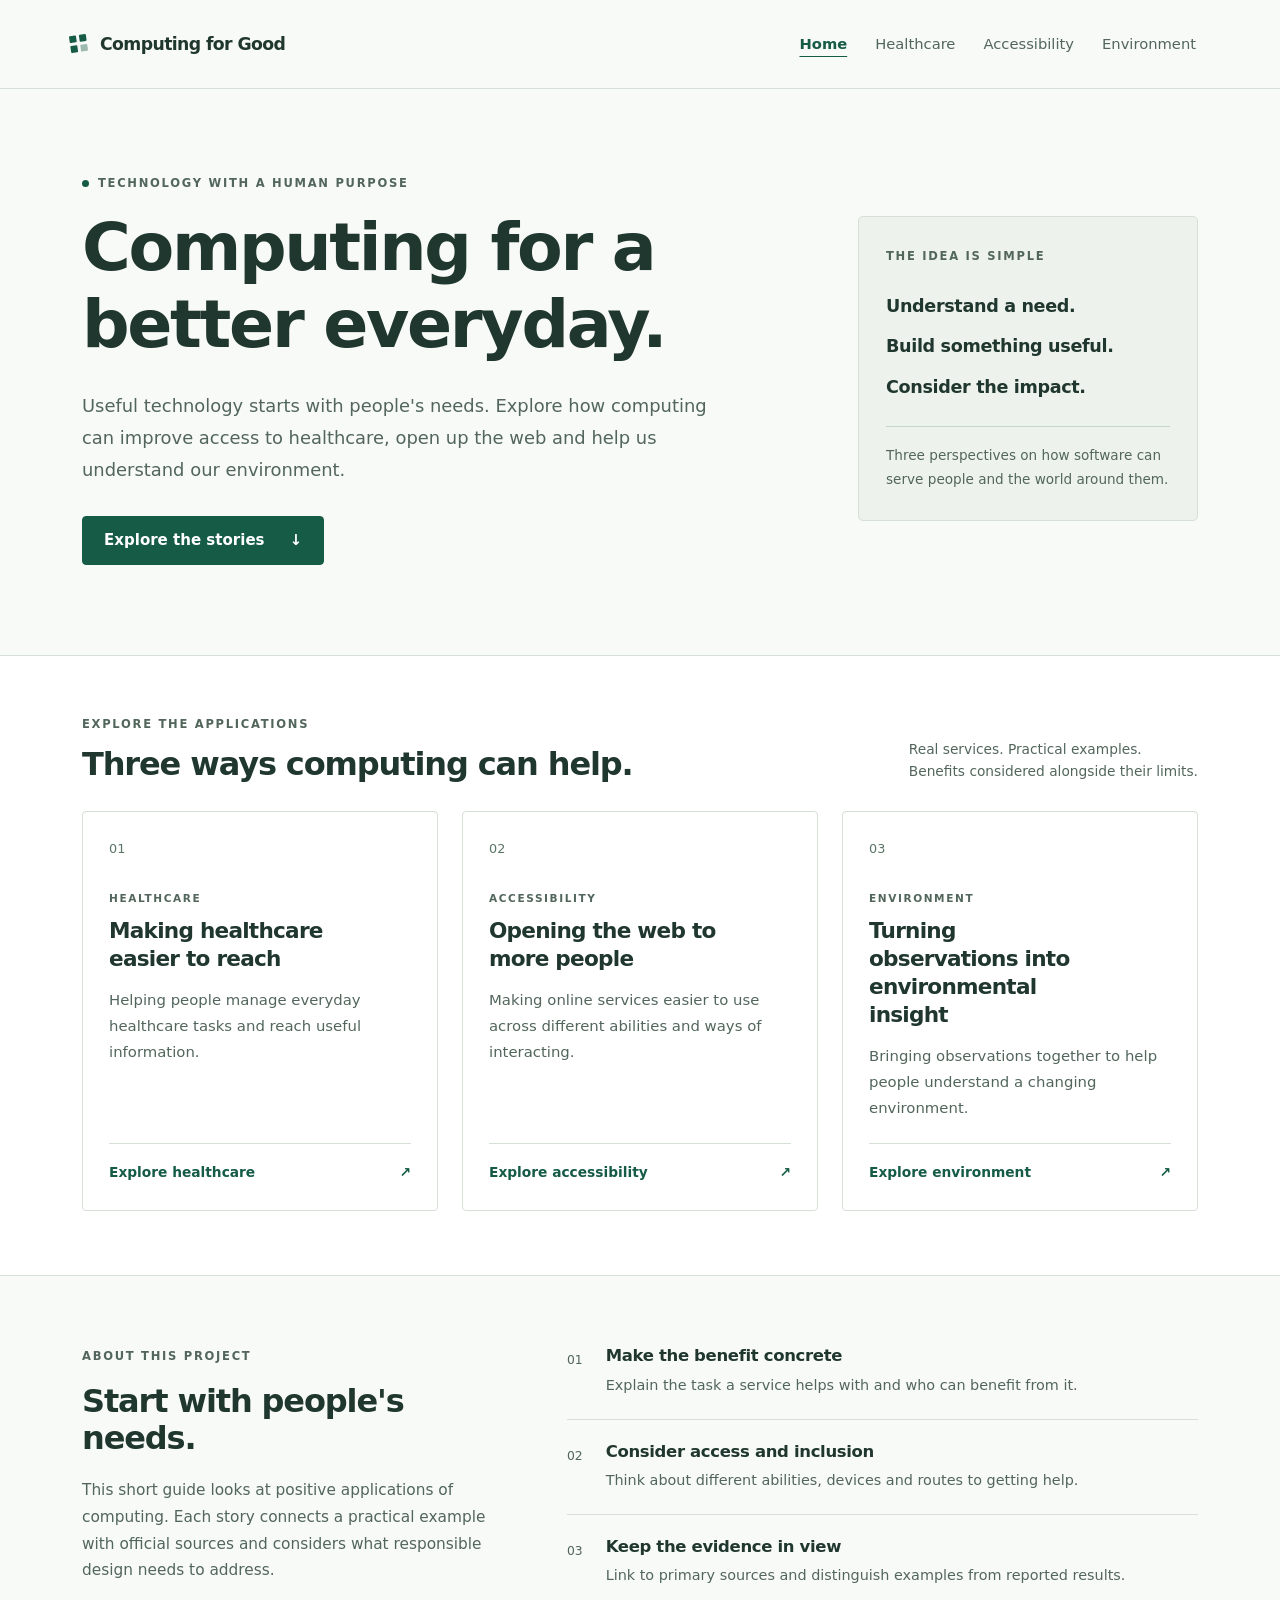
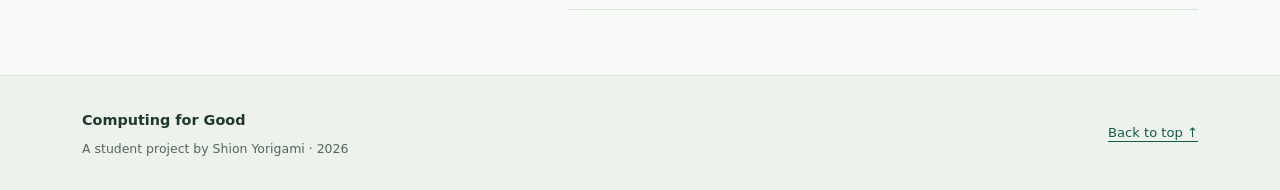
==== index.html @ 3ab85ad4 "Add files via upload" ====
<!doctype html>
<html lang="en"><head><meta charset="utf-8"><meta name="viewport" content="width=device-width, initial-scale=1">
<meta name="description" content="A student guide to positive applications of computing in healthcare, accessibility and the environment."><meta name="theme-color" content="#155b46">
<title>Home | Computing for Good</title><link rel="icon" href="assets/favicon.svg" type="image/svg+xml">
<link rel="stylesheet" href="assets/vendor/bootstrap/bootstrap.min.css"><link rel="stylesheet" href="assets/site.css">
<noscript><style>.navbar-collapse{display:block!important}.navbar-toggler{display:none}</style></noscript></head>
<body id="top"><a class="skip-link" href="#main-content">Skip to content</a>
<header class="site-header"><nav class="navbar navbar-expand-md container" aria-label="Main navigation">
<a class="navbar-brand" href="index.html"><span class="brand-mark" aria-hidden="true"><i></i><i></i><i></i><i></i></span>Computing for Good<span class="visually-hidden"> — home</span></a>
<button class="navbar-toggler" type="button" data-bs-toggle="collapse" data-bs-target="#main-navigation" aria-controls="main-navigation" aria-expanded="false" aria-label="Toggle navigation"><span class="navbar-toggler-icon"></span></button>
<div class="collapse navbar-collapse" id="main-navigation"><ul class="navbar-nav ms-auto"><li class="nav-item"><a class="nav-link active" href="index.html" aria-current="page">Home</a></li><li class="nav-item"><a class="nav-link" href="health.html">Healthcare</a></li><li class="nav-item"><a class="nav-link" href="accessibility.html">Accessibility</a></li><li class="nav-item"><a class="nav-link" href="environment.html">Environment</a></li></ul></div>
</nav></header><main id="main-content" tabindex="-1"><section class="home-hero container"><div class="row g-5 align-items-center"><div class="col-lg-8"><p class="eyebrow hero-kicker"><span class="status-dot" aria-hidden="true"></span>Technology with a human purpose</p><h1>Computing for a<br class="d-none d-lg-inline"> better everyday.</h1><p class="hero-lead">Useful technology starts with people's needs. Explore how computing can improve access to healthcare, open up the web and help us understand our environment.</p><a class="btn btn-primary" href="#stories">Explore the stories <span aria-hidden="true">↓</span></a></div><div class="col-lg-4"><aside class="hero-note" aria-label="The idea behind the project"><p class="eyebrow">The idea is simple</p><p class="note-step">Understand a need.</p><p class="note-step">Build something useful.</p><p class="note-step">Consider the impact.</p><div class="note-rule"></div><p class="note-small">Three perspectives on how software can serve people and the world around them.</p></aside></div></div></section>
<section class="stories-section" id="stories"><div class="container"><div class="section-heading"><div><p class="eyebrow">Explore the applications</p><h2>Three ways computing can help.</h2></div><p>Real services. Practical examples.<br>Benefits considered alongside their limits.</p></div><div class="row g-4"><div class="col-md-4"><article class="story-card"><span class="story-number">01</span><p class="eyebrow">Healthcare</p><h3><a href="health.html">Making healthcare easier to reach</a></h3><p>Helping people manage everyday healthcare tasks and reach useful information.</p><a class="story-link" href="health.html">Explore healthcare <span aria-hidden="true">↗</span></a></article></div><div class="col-md-4"><article class="story-card"><span class="story-number">02</span><p class="eyebrow">Accessibility</p><h3><a href="accessibility.html">Opening the web to more people</a></h3><p>Making online services easier to use across different abilities and ways of interacting.</p><a class="story-link" href="accessibility.html">Explore accessibility <span aria-hidden="true">↗</span></a></article></div><div class="col-md-4"><article class="story-card"><span class="story-number">03</span><p class="eyebrow">Environment</p><h3><a href="environment.html">Turning observations into environmental insight</a></h3><p>Bringing observations together to help people understand a changing environment.</p><a class="story-link" href="environment.html">Explore environment <span aria-hidden="true">↗</span></a></article></div></div></div></section>
<section class="about-section container" id="about"><div class="row g-5"><div class="col-lg-5"><p class="eyebrow">About this project</p><h2>Start with people's needs.</h2><p>This short guide looks at positive applications of computing. Each story connects a practical example with official sources and considers what responsible design needs to address.</p></div><div class="col-lg-7"><ol class="principles"><li><span class="principle-number">01</span><div><h3>Make the benefit concrete</h3><p>Explain the task a service helps with and who can benefit from it.</p></div></li><li><span class="principle-number">02</span><div><h3>Consider access and inclusion</h3><p>Think about different abilities, devices and routes to getting help.</p></div></li><li><span class="principle-number">03</span><div><h3>Keep the evidence in view</h3><p>Link to primary sources and distinguish examples from reported results.</p></div></li></ol></div></div></section></main><footer class="site-footer"><div class="container footer-inner"><div><a class="footer-brand" href="index.html">Computing for Good</a><p>A student project by Shion Yorigami · 2026</p></div><a href="#top">Back to top <span aria-hidden="true">↑</span></a></div></footer>
<script src="assets/vendor/bootstrap/bootstrap.bundle.min.js"></script></body></html>
---- assets/site.css ----
:root{--ink:#20372f;--muted:#52665c;--accent:#155b46;--paper:#f8faf7;--line:#d6e0d6;--soft:#edf3ec;--bs-primary:#155b46;--bs-body-color:var(--ink);--bs-body-font-family:Inter,system-ui,-apple-system,"Segoe UI",sans-serif;--bs-body-line-height:1.75}
html{scroll-behavior:smooth;scroll-padding-top:100px}body{background:var(--paper);font-size:16px}h1,h2,h3{letter-spacing:-.035em;color:var(--ink);font-weight:650;line-height:1.16}a{color:var(--accent);text-underline-offset:4px}a:hover{color:#0b3c2d}a:focus-visible,button:focus-visible{outline:3px solid #a45f14!important;outline-offset:5px;box-shadow:none!important}main:focus{outline:none}.container{max-width:1140px}.skip-link{position:absolute;left:16px;top:-100px;z-index:1100;background:#fff;padding:10px 18px;border:2px solid var(--accent)}.skip-link:focus{top:12px}.site-header{background:rgba(248,250,247,.98);border-bottom:1px solid var(--line)}.navbar{min-height:88px;padding-top:14px;padding-bottom:14px}.navbar-brand{display:flex;align-items:center;gap:10px;font-size:1.08rem;font-weight:700;letter-spacing:-.035em;color:var(--ink)}.brand-mark{display:grid;grid-template-columns:repeat(2,7px);gap:3px;transform:rotate(-8deg);margin-right:3px}.brand-mark i{width:7px;height:7px;background:var(--accent);border-radius:1px}.brand-mark i:last-child{opacity:.4}.nav-link{font-size:.92rem;color:var(--muted);padding:10px 14px!important}.nav-link.active{color:var(--accent)!important;font-weight:650;text-decoration:underline;text-underline-offset:7px}.navbar-toggler{border-color:var(--line);min-width:44px;min-height:44px;font-size:1rem}.eyebrow{font-size:.72rem;letter-spacing:.15em;text-transform:uppercase;font-weight:700;color:var(--muted);margin-bottom:16px}.home-hero{padding-top:84px;padding-bottom:90px}.hero-kicker{display:flex;align-items:center;gap:9px}.status-dot{width:7px;height:7px;background:var(--accent);border-radius:50%;flex-shrink:0}h1{font-size:clamp(2.5rem,5.2vw,4.35rem);margin-bottom:26px}.hero-lead{font-size:1.12rem;line-height:1.8;max-width:650px;color:var(--muted);margin-bottom:30px}.btn-primary{--bs-btn-bg:var(--accent);--bs-btn-border-color:var(--accent);--bs-btn-hover-bg:#0b4332;--bs-btn-hover-border-color:#0b4332;--bs-btn-active-bg:#0b4332;--bs-btn-active-border-color:#0b4332;border-radius:4px;font-size:.94rem;padding:12px 21px;font-weight:600}.btn-primary span{margin-left:20px}.hero-note{border:1px solid var(--line);padding:29px 27px;background:var(--soft);border-radius:5px}.hero-note .eyebrow{margin-bottom:24px}.note-step{font-size:1.1rem;font-weight:600;margin:0 0 10px;letter-spacing:-.02em}.note-rule{border-bottom:1px solid #c4d4c7;margin:23px 0 17px}.note-small{font-size:.85rem;color:var(--muted);margin:0}.stories-section{background:#fff;border-top:1px solid var(--line);border-bottom:1px solid var(--line);padding:58px 0 64px;scroll-margin-top:0}.section-heading{display:flex;justify-content:space-between;align-items:end;gap:28px;margin-bottom:28px}.section-heading .eyebrow{margin-bottom:12px}.section-heading h2{font-size:2rem;margin:0}.section-heading>p{font-size:.86rem;color:var(--muted);margin:0;line-height:1.65}.story-card{height:100%;padding:26px;border:1px solid var(--line);border-radius:4px;position:relative;display:flex;flex-direction:column}.story-number{font-size:.8rem;color:#5b7667;display:block;margin-bottom:28px}.story-card .eyebrow{font-size:.66rem;margin-bottom:10px}.story-card h3{font-size:1.35rem;line-height:1.3;margin-bottom:14px;max-width:240px}.story-card h3 a{color:var(--ink);text-decoration:none}.story-card h3 a:hover{text-decoration:underline}.story-card>p:not(.eyebrow){font-size:.93rem;color:var(--muted);margin-bottom:22px}.story-link{font-weight:650;font-size:.86rem;margin-top:auto;text-decoration:none;display:flex;justify-content:space-between;padding-top:16px;border-top:1px solid var(--line)}.story-link:hover{text-decoration:underline}.about-section{padding-top:70px;padding-bottom:65px}.about-section h2{font-size:2rem;max-width:350px;margin-bottom:20px}.about-section .col-lg-5>p:not(.eyebrow){color:var(--muted);font-size:.96rem}.principles{list-style:none;padding:0;margin:0}.principles li{display:flex;gap:23px;padding-bottom:21px;margin-bottom:22px;border-bottom:1px solid var(--line)}.principles li:last-child{margin-bottom:0}.principle-number{font-size:.77rem;padding-top:4px;color:var(--muted)}.principles h3{font-size:1.03rem;letter-spacing:-.02em;margin:0 0 7px}.principles p{font-size:.9rem;color:var(--muted);margin:0}.site-footer{border-top:1px solid var(--line);background:var(--soft);padding:30px 0}.footer-inner{display:flex;align-items:center;justify-content:space-between;gap:20px}.footer-brand{color:var(--ink);text-decoration:none;font-weight:650;font-size:.9rem}.footer-inner p{font-size:.78rem;color:var(--muted);margin:4px 0 0}.footer-inner>a{font-size:.82rem}.article-wrap{padding-top:33px;padding-bottom:55px}.breadcrumb{font-size:.79rem;margin-bottom:38px}.breadcrumb a{color:var(--muted)}.breadcrumb-item.active{color:var(--ink)}.article-header{max-width:900px;padding-bottom:37px;margin-bottom:5px}.article-header .eyebrow{display:flex;gap:15px;align-items:center}.article-number{border-right:1px solid var(--line);padding-right:15px}.article-header h1{font-size:clamp(2.2rem,4.8vw,3.75rem);max-width:850px;margin-bottom:23px}.article-lead{color:var(--muted);font-size:1.12rem;max-width:780px;line-height:1.8;margin-bottom:23px}.article-byline{font-size:.8rem;color:var(--muted);margin:0}.article-byline span{padding:0 8px}.article-section{margin-bottom:32px;scroll-margin-top:25px}.article-section h2,.sources h2{font-size:1.45rem;line-height:1.3;letter-spacing:-.025em;margin-bottom:15px}.article-section p{font-size:.99rem;line-height:1.9;margin-bottom:16px}.article-toc{position:sticky;top:30px;border-left:1px solid var(--line);padding:7px 0 10px 25px}.article-toc .eyebrow{margin-bottom:15px}.article-toc ol{list-style:none;padding:0;margin:0 0 23px}.article-toc li{margin:0 0 11px;line-height:1.5}.article-toc li a{font-size:.85rem;text-decoration:none;color:var(--muted)}.article-toc li a:hover{text-decoration:underline;color:var(--accent)}.toc-home{font-size:.8rem;font-weight:600}.takeaway{background:var(--soft);border-left:3px solid var(--accent);padding:21px 25px;margin:35px 0}.takeaway .eyebrow{margin-bottom:8px}.takeaway>p:last-child{font-size:1.05rem;margin:0;line-height:1.65;letter-spacing:-.01em}.sources{padding-top:15px;scroll-margin-top:25px}.sources>p{font-size:.88rem;color:var(--muted)}.sources ul{padding-left:20px;font-size:.9rem}.sources li{padding-bottom:9px}.sources a{overflow-wrap:anywhere}.next-story{border-top:1px solid var(--line);margin-top:48px;padding-top:27px;display:flex;justify-content:space-between;align-items:center;gap:25px}.next-story .eyebrow{margin-bottom:8px}.next-story div>a{font-size:1.15rem;font-weight:600;text-decoration:none}.next-story div>a:hover{text-decoration:underline}.next-story .back-home{font-size:.84rem;white-space:nowrap}
@media(max-width:991.98px){.home-hero{padding-top:52px;padding-bottom:55px}.hero-note{max-width:none}.hero-note .eyebrow{margin-bottom:15px}.note-step{display:inline-block;margin:0 15px 7px 0}.note-rule{margin:12px 0}.article-toc{position:static;padding-top:0}.article-header{padding-bottom:24px}.section-heading>p{max-width:220px}}
@media(max-width:767.98px){.container{padding-left:22px;padding-right:22px}.navbar{min-height:76px}.navbar-brand{font-size:.94rem;gap:8px}.navbar-collapse{padding-top:12px}.nav-link{padding-left:0!important;padding-top:11px!important;padding-bottom:11px!important}.home-hero{padding-top:40px;padding-bottom:42px}h1{font-size:2.65rem}.hero-lead{font-size:1rem}.hero-note{padding:22px}.section-heading{display:block;margin-bottom:23px}.section-heading h2{font-size:1.7rem}.section-heading>p{margin-top:15px;max-width:none}.section-heading>p br{display:none}.stories-section{padding:39px 0 43px}.story-number{margin-bottom:18px}.story-card h3{max-width:none;font-size:1.4rem}.story-card{padding:24px}.about-section{padding-top:44px;padding-bottom:42px}.about-section h2{font-size:1.7rem}.footer-inner{align-items:start}.footer-inner p{max-width:220px}.article-wrap{padding-top:23px}.breadcrumb{margin-bottom:28px}.article-header h1{font-size:2.45rem}.article-lead{font-size:1rem}.article-section h2{font-size:1.3rem}.article-section p{font-size:.96rem}.article-toc{padding-left:20px}.next-story{display:block}.next-story .back-home{display:inline-block;margin-top:20px}.next-story div>a{font-size:1rem}}
@media(prefers-reduced-motion:reduce){html{scroll-behavior:auto}*,*::before,*::after{transition:none!important;animation:none!important}}
@media print{.site-header,.article-toc,.next-story,.site-footer,.btn,.skip-link{display:none!important}body{background:white;color:#111}.article-wrap,.home-hero,.about-section,.stories-section{padding:15px 0;border:0}.col-lg-8,.col-lg-7,.col-lg-5{width:100%}.article-header{margin-bottom:15px}.article-section,.story-card{break-inside:avoid}.container{max-width:none}.story-card{margin-bottom:12px}a{color:#111}}
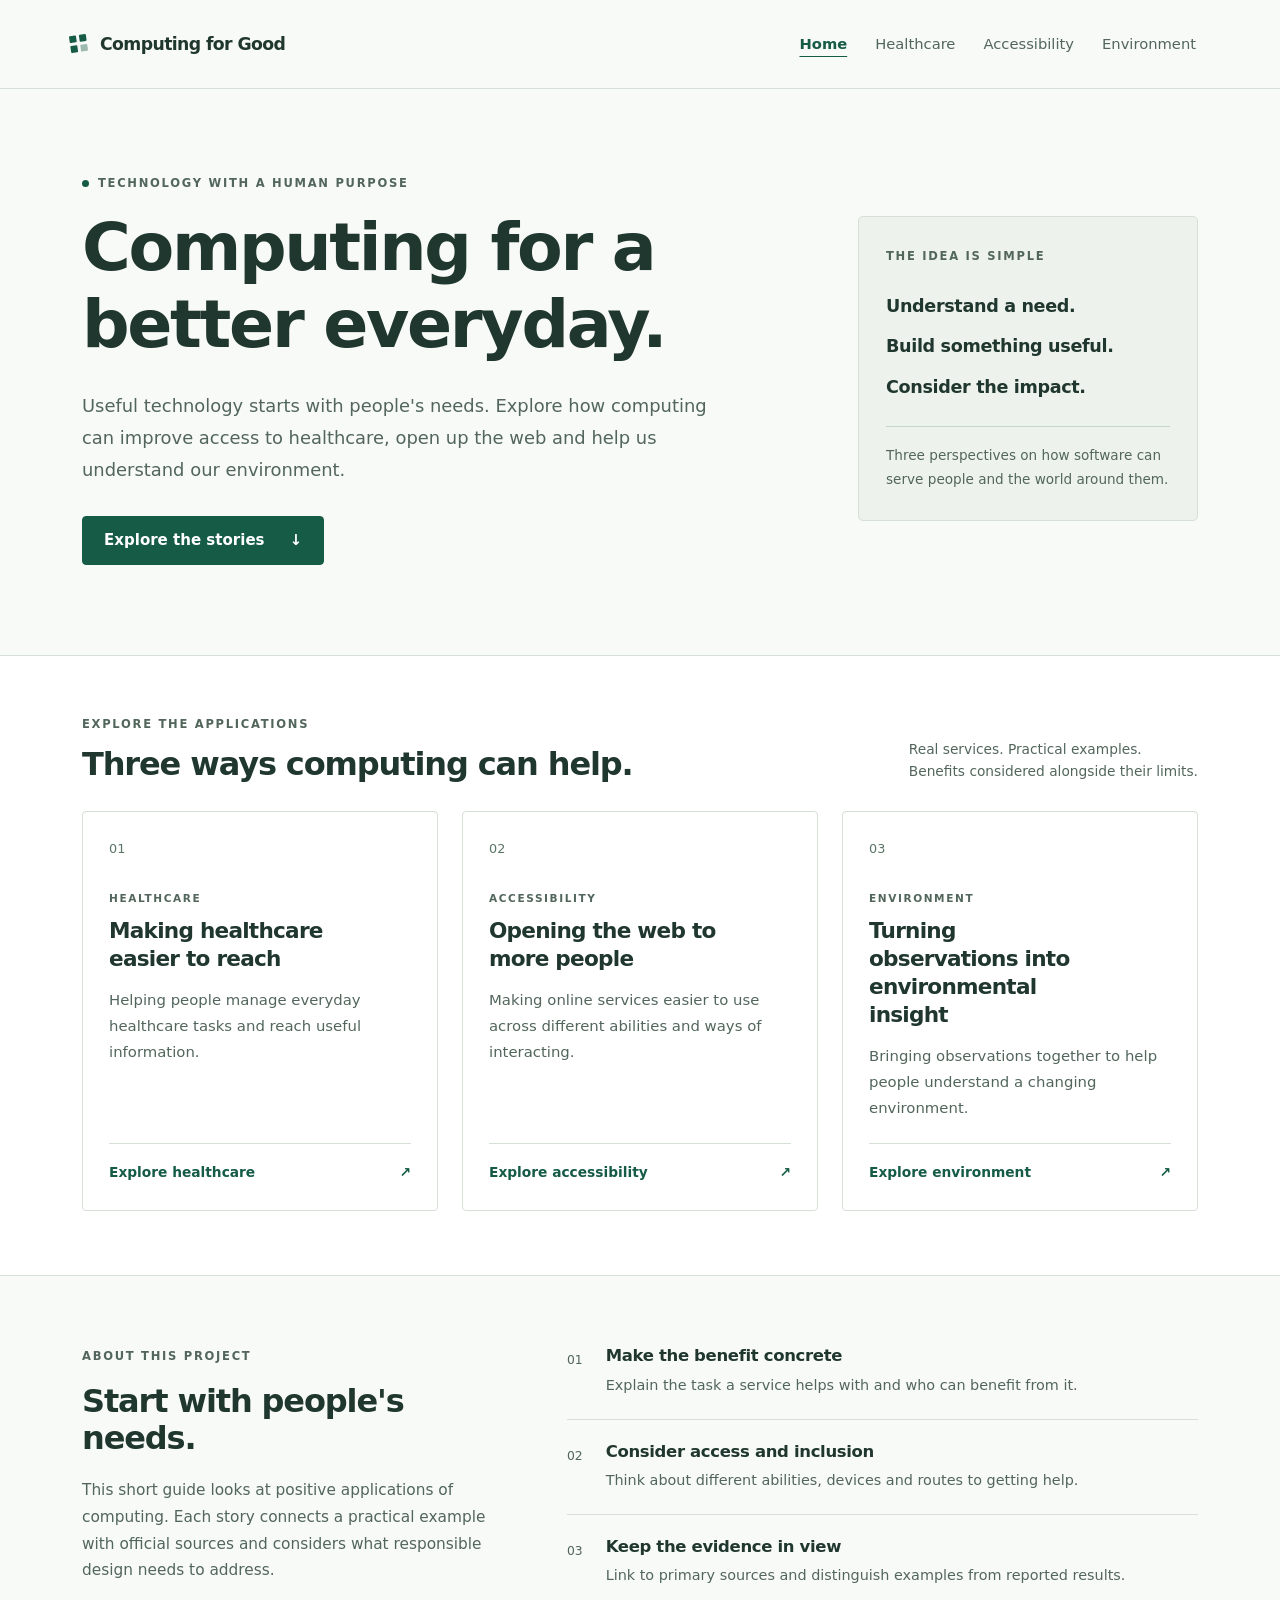
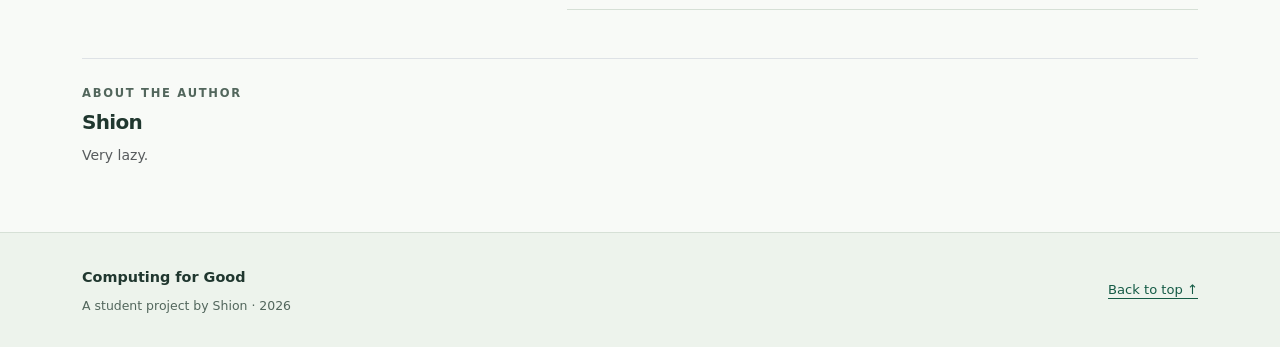
==== commit b3879ecb: "Add files via upload" ====
--- a/index.html
+++ b/index.html
@@ -1,5 +1,6 @@
 <!doctype html>
 <html lang="en"><head><meta charset="utf-8"><meta name="viewport" content="width=device-width, initial-scale=1">
+<meta name="author" content="Shion">
 <meta name="description" content="A student guide to positive applications of computing in healthcare, accessibility and the environment."><meta name="theme-color" content="#155b46">
 <title>Home | Computing for Good</title><link rel="icon" href="assets/favicon.svg" type="image/svg+xml">
 <link rel="stylesheet" href="assets/vendor/bootstrap/bootstrap.min.css"><link rel="stylesheet" href="assets/site.css">
@@ -11,5 +12,7 @@
 <div class="collapse navbar-collapse" id="main-navigation"><ul class="navbar-nav ms-auto"><li class="nav-item"><a class="nav-link active" href="index.html" aria-current="page">Home</a></li><li class="nav-item"><a class="nav-link" href="health.html">Healthcare</a></li><li class="nav-item"><a class="nav-link" href="accessibility.html">Accessibility</a></li><li class="nav-item"><a class="nav-link" href="environment.html">Environment</a></li></ul></div>
 </nav></header><main id="main-content" tabindex="-1"><section class="home-hero container"><div class="row g-5 align-items-center"><div class="col-lg-8"><p class="eyebrow hero-kicker"><span class="status-dot" aria-hidden="true"></span>Technology with a human purpose</p><h1>Computing for a<br class="d-none d-lg-inline"> better everyday.</h1><p class="hero-lead">Useful technology starts with people's needs. Explore how computing can improve access to healthcare, open up the web and help us understand our environment.</p><a class="btn btn-primary" href="#stories">Explore the stories <span aria-hidden="true">↓</span></a></div><div class="col-lg-4"><aside class="hero-note" aria-label="The idea behind the project"><p class="eyebrow">The idea is simple</p><p class="note-step">Understand a need.</p><p class="note-step">Build something useful.</p><p class="note-step">Consider the impact.</p><div class="note-rule"></div><p class="note-small">Three perspectives on how software can serve people and the world around them.</p></aside></div></div></section>
 <section class="stories-section" id="stories"><div class="container"><div class="section-heading"><div><p class="eyebrow">Explore the applications</p><h2>Three ways computing can help.</h2></div><p>Real services. Practical examples.<br>Benefits considered alongside their limits.</p></div><div class="row g-4"><div class="col-md-4"><article class="story-card"><span class="story-number">01</span><p class="eyebrow">Healthcare</p><h3><a href="health.html">Making healthcare easier to reach</a></h3><p>Helping people manage everyday healthcare tasks and reach useful information.</p><a class="story-link" href="health.html">Explore healthcare <span aria-hidden="true">↗</span></a></article></div><div class="col-md-4"><article class="story-card"><span class="story-number">02</span><p class="eyebrow">Accessibility</p><h3><a href="accessibility.html">Opening the web to more people</a></h3><p>Making online services easier to use across different abilities and ways of interacting.</p><a class="story-link" href="accessibility.html">Explore accessibility <span aria-hidden="true">↗</span></a></article></div><div class="col-md-4"><article class="story-card"><span class="story-number">03</span><p class="eyebrow">Environment</p><h3><a href="environment.html">Turning observations into environmental insight</a></h3><p>Bringing observations together to help people understand a changing environment.</p><a class="story-link" href="environment.html">Explore environment <span aria-hidden="true">↗</span></a></article></div></div></div></section>
-<section class="about-section container" id="about"><div class="row g-5"><div class="col-lg-5"><p class="eyebrow">About this project</p><h2>Start with people's needs.</h2><p>This short guide looks at positive applications of computing. Each story connects a practical example with official sources and considers what responsible design needs to address.</p></div><div class="col-lg-7"><ol class="principles"><li><span class="principle-number">01</span><div><h3>Make the benefit concrete</h3><p>Explain the task a service helps with and who can benefit from it.</p></div></li><li><span class="principle-number">02</span><div><h3>Consider access and inclusion</h3><p>Think about different abilities, devices and routes to getting help.</p></div></li><li><span class="principle-number">03</span><div><h3>Keep the evidence in view</h3><p>Link to primary sources and distinguish examples from reported results.</p></div></li></ol></div></div></section></main><footer class="site-footer"><div class="container footer-inner"><div><a class="footer-brand" href="index.html">Computing for Good</a><p>A student project by Shion Yorigami · 2026</p></div><a href="#top">Back to top <span aria-hidden="true">↑</span></a></div></footer>
+<section class="about-section container" id="about"><div class="row g-5"><div class="col-lg-5"><p class="eyebrow">About this project</p><h2>Start with people's needs.</h2><p>This short guide looks at positive applications of computing. Each story connects a practical example with official sources and considers what responsible design needs to address.</p></div><div class="col-lg-7"><ol class="principles"><li><span class="principle-number">01</span><div><h3>Make the benefit concrete</h3><p>Explain the task a service helps with and who can benefit from it.</p></div></li><li><span class="principle-number">02</span><div><h3>Consider access and inclusion</h3><p>Think about different abilities, devices and routes to getting help.</p></div></li><li><span class="principle-number">03</span><div><h3>Keep the evidence in view</h3><p>Link to primary sources and distinguish examples from reported results.</p></div></li></ol></div></div>
+<section class="border-top mt-5 pt-4" aria-labelledby="author-heading"><p class="eyebrow mb-2">About the author</p><h2 id="author-heading" class="fs-5 mb-2">Shion</h2><p class="small text-body-secondary mb-0">Very lazy.</p></section>
+</section></main><footer class="site-footer"><div class="container footer-inner"><div><a class="footer-brand" href="index.html">Computing for Good</a><p>A student project by Shion · 2026</p></div><a href="#top">Back to top <span aria-hidden="true">↑</span></a></div></footer>
 <script src="assets/vendor/bootstrap/bootstrap.bundle.min.js"></script></body></html>
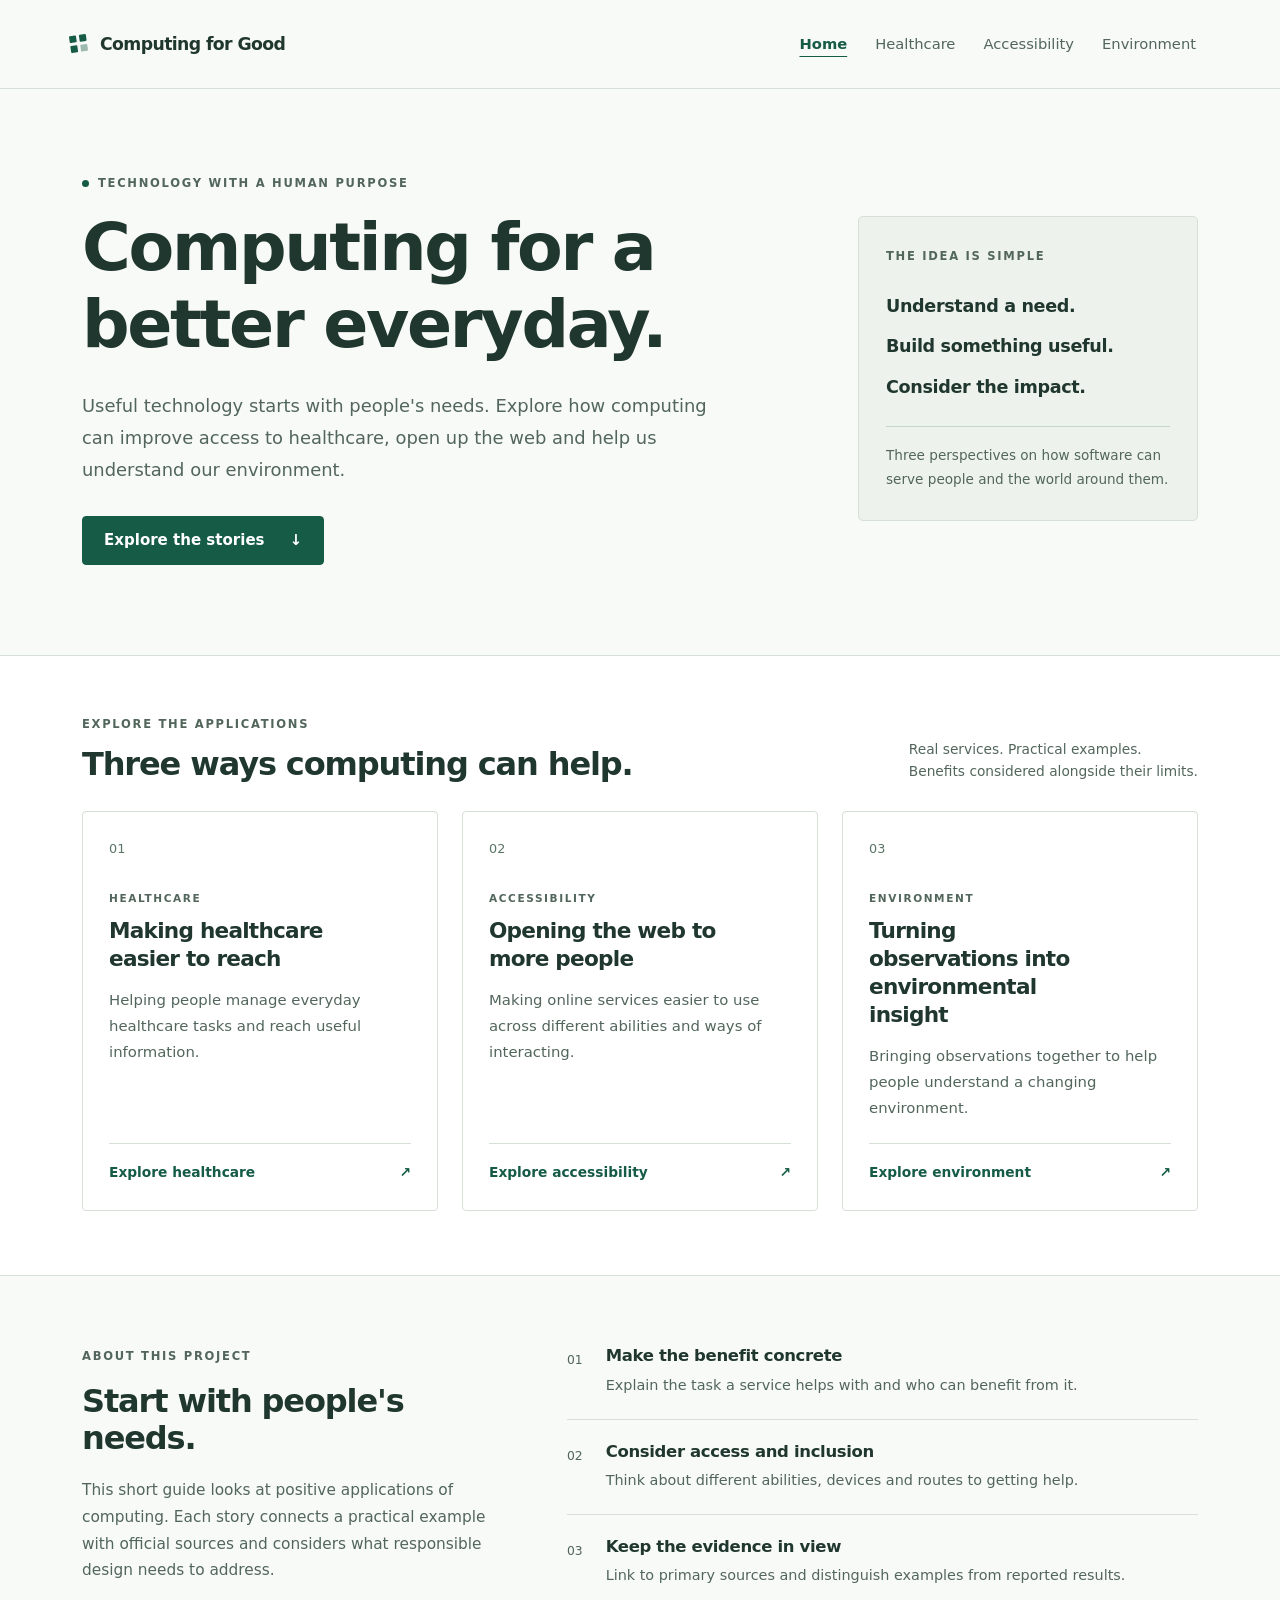
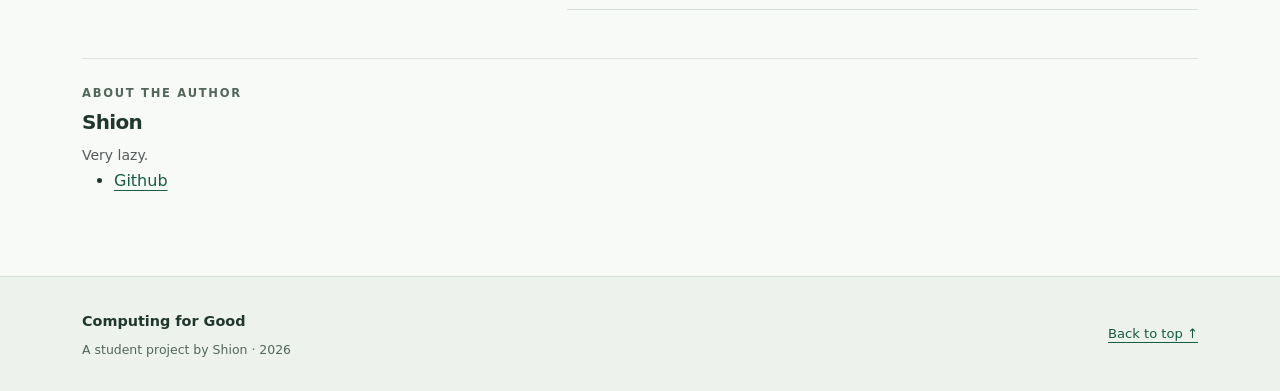
==== commit 057169d7: "Merge 40a4bab04e84e8fb38bbddfb5e9afe4ab55d310b into d992eaeb6a9236caf0b9b82047580b06e88f9f47" ====
--- a/index.html
+++ b/index.html
@@ -3,7 +3,7 @@
 <meta name="author" content="Shion">
 <meta name="description" content="A student guide to positive applications of computing in healthcare, accessibility and the environment."><meta name="theme-color" content="#155b46">
 <title>Home | Computing for Good</title><link rel="icon" href="assets/favicon.svg" type="image/svg+xml">
-<link rel="stylesheet" href="assets/vendor/bootstrap/bootstrap.min.css"><link rel="stylesheet" href="assets/site.css">
+<link rel="stylesheet" href="assets/vendor/bootstrap/bootstrap.min.css"><link rel="stylesheet" href="assets/site.css?v=8ec1e24b">
 <noscript><style>.navbar-collapse{display:block!important}.navbar-toggler{display:none}</style></noscript></head>
 <body id="top"><a class="skip-link" href="#main-content">Skip to content</a>
 <header class="site-header"><nav class="navbar navbar-expand-md container" aria-label="Main navigation">
@@ -13,6 +13,16 @@
 </nav></header><main id="main-content" tabindex="-1"><section class="home-hero container"><div class="row g-5 align-items-center"><div class="col-lg-8"><p class="eyebrow hero-kicker"><span class="status-dot" aria-hidden="true"></span>Technology with a human purpose</p><h1>Computing for a<br class="d-none d-lg-inline"> better everyday.</h1><p class="hero-lead">Useful technology starts with people's needs. Explore how computing can improve access to healthcare, open up the web and help us understand our environment.</p><a class="btn btn-primary" href="#stories">Explore the stories <span aria-hidden="true">↓</span></a></div><div class="col-lg-4"><aside class="hero-note" aria-label="The idea behind the project"><p class="eyebrow">The idea is simple</p><p class="note-step">Understand a need.</p><p class="note-step">Build something useful.</p><p class="note-step">Consider the impact.</p><div class="note-rule"></div><p class="note-small">Three perspectives on how software can serve people and the world around them.</p></aside></div></div></section>
 <section class="stories-section" id="stories"><div class="container"><div class="section-heading"><div><p class="eyebrow">Explore the applications</p><h2>Three ways computing can help.</h2></div><p>Real services. Practical examples.<br>Benefits considered alongside their limits.</p></div><div class="row g-4"><div class="col-md-4"><article class="story-card"><span class="story-number">01</span><p class="eyebrow">Healthcare</p><h3><a href="health.html">Making healthcare easier to reach</a></h3><p>Helping people manage everyday healthcare tasks and reach useful information.</p><a class="story-link" href="health.html">Explore healthcare <span aria-hidden="true">↗</span></a></article></div><div class="col-md-4"><article class="story-card"><span class="story-number">02</span><p class="eyebrow">Accessibility</p><h3><a href="accessibility.html">Opening the web to more people</a></h3><p>Making online services easier to use across different abilities and ways of interacting.</p><a class="story-link" href="accessibility.html">Explore accessibility <span aria-hidden="true">↗</span></a></article></div><div class="col-md-4"><article class="story-card"><span class="story-number">03</span><p class="eyebrow">Environment</p><h3><a href="environment.html">Turning observations into environmental insight</a></h3><p>Bringing observations together to help people understand a changing environment.</p><a class="story-link" href="environment.html">Explore environment <span aria-hidden="true">↗</span></a></article></div></div></div></section>
 <section class="about-section container" id="about"><div class="row g-5"><div class="col-lg-5"><p class="eyebrow">About this project</p><h2>Start with people's needs.</h2><p>This short guide looks at positive applications of computing. Each story connects a practical example with official sources and considers what responsible design needs to address.</p></div><div class="col-lg-7"><ol class="principles"><li><span class="principle-number">01</span><div><h3>Make the benefit concrete</h3><p>Explain the task a service helps with and who can benefit from it.</p></div></li><li><span class="principle-number">02</span><div><h3>Consider access and inclusion</h3><p>Think about different abilities, devices and routes to getting help.</p></div></li><li><span class="principle-number">03</span><div><h3>Keep the evidence in view</h3><p>Link to primary sources and distinguish examples from reported results.</p></div></li></ol></div></div>
-<section class="border-top mt-5 pt-4" aria-labelledby="author-heading"><p class="eyebrow mb-2">About the author</p><h2 id="author-heading" class="fs-5 mb-2">Shion</h2><p class="small text-body-secondary mb-0">Very lazy.</p></section>
+<section class="border-top mt-5 pt-4" aria-labelledby="author-heading"><p class="eyebrow mb-2">About the author</p><h2 id="author-heading" class="fs-5 mb-2">Shion</h2><p class="small text-body-secondary mb-0">Very lazy.</p><ul><li><a href = "https://github.com/shion0528">Github</a></li></ul></section>
 </section></main><footer class="site-footer"><div class="container footer-inner"><div><a class="footer-brand" href="index.html">Computing for Good</a><p>A student project by Shion · 2026</p></div><a href="#top">Back to top <span aria-hidden="true">↑</span></a></div></footer>
 <script src="assets/vendor/bootstrap/bootstrap.bundle.min.js"></script></body></html>
+
+<!-- 
+    TOFIX: 
+        HTML indenting is absent and makes it quite difficult to review haha
+        child pages (accessibility.html, environment.html, health.html) should probably be placed into a subfolder just to organise the project structure a bit better, but not a big issue
+        
+    However, the index itself is pretty well organised and well made, and the styling is
+    simplistic and easy to follow.
+    "Computing For Good" title is also a decent title as well!
+-->
